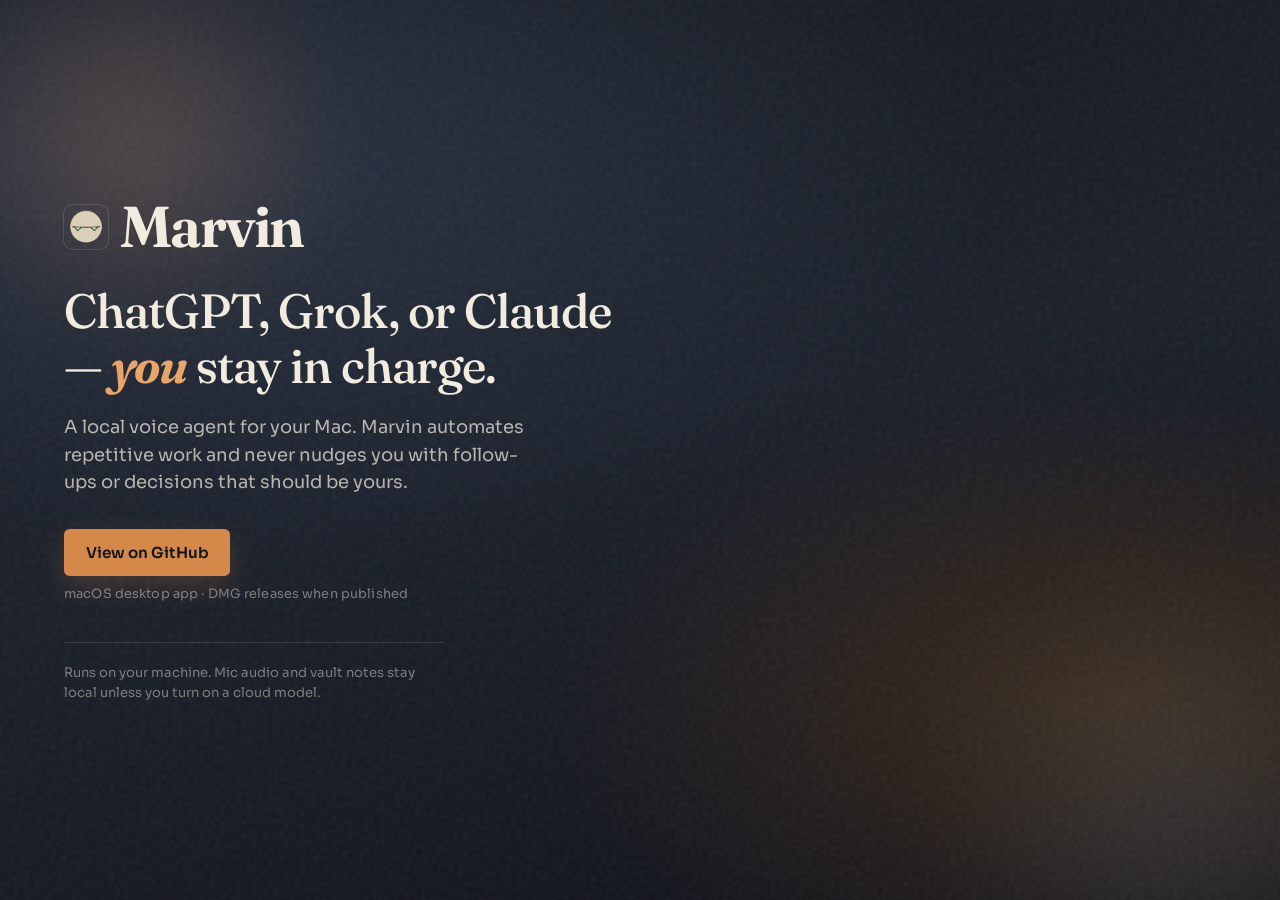
==== docs/index.html @ 88d05035 "Add marvin.sarl landing page for GitHub Pages." ====
<!DOCTYPE html>
<html lang="en">
  <head>
    <meta charset="utf-8" />
    <meta name="viewport" content="width=device-width, initial-scale=1" />
    <title>Marvin — AI capability, you in charge</title>
    <meta
      name="description"
      content="Marvin brings ChatGPT, Grok, or Claude to a local voice agent on your Mac—without follow-ups, without deciding for you. You stay in charge."
    />
    <link rel="icon" type="image/png" href="brand-logo.png" />
    <link rel="preconnect" href="https://fonts.googleapis.com" />
    <link rel="preconnect" href="https://fonts.gstatic.com" crossorigin />
    <link
      href="https://fonts.googleapis.com/css2?family=Fraunces:opsz,wght@9..144,500;9..144,650&family=Sora:wght@400;500;600&display=swap"
      rel="stylesheet"
    />
    <link rel="stylesheet" href="styles.css" />
  </head>
  <body>
    <div class="atmosphere" aria-hidden="true">
      <div class="orb orb-a"></div>
      <div class="orb orb-b"></div>
      <div class="grain"></div>
    </div>

    <main class="hero">
      <p class="brand">
        <img class="brand-mark" src="brand-logo.png" alt="" width="48" height="48" />
        <span class="brand-name">Marvin</span>
      </p>

      <h1 class="headline">
        ChatGPT, Grok, or Claude—
        <em>you</em> stay in charge.
      </h1>

      <p class="lede">
        A local voice agent for your Mac. Marvin automates repetitive work and
        never nudges you with follow-ups or decisions that should be yours.
      </p>

      <div class="cta">
        <a
          class="btn btn-primary"
          href="https://github.com/RizzyRoger/marvin"
          rel="noopener noreferrer"
        >
          View on GitHub
        </a>
        <p class="cta-note">macOS desktop app · DMG releases when published</p>
      </div>

      <p class="privacy">
        Runs on your machine. Mic audio and vault notes stay local unless you
        turn on a cloud model.
      </p>
    </main>
  </body>
</html>
---- docs/styles.css ----
:root {
  --ink: #12151c;
  --ink-soft: #1a1f2a;
  --paper: #f2ebe0;
  --paper-dim: rgba(242, 235, 224, 0.72);
  --paper-faint: rgba(242, 235, 224, 0.45);
  --copper: #d4894a;
  --copper-bright: #e8a56a;
  --line: rgba(242, 235, 224, 0.14);
  --font-display: "Fraunces", "Iowan Old Style", Georgia, serif;
  --font-body: "Sora", "Avenir Next", "Segoe UI", sans-serif;
}

*,
*::before,
*::after {
  box-sizing: border-box;
}

html,
body {
  margin: 0;
  min-height: 100%;
}

body {
  font-family: var(--font-body);
  color: var(--paper);
  background: var(--ink);
  -webkit-font-smoothing: antialiased;
  text-rendering: optimizeLegibility;
}

.atmosphere {
  position: fixed;
  inset: 0;
  z-index: 0;
  overflow: hidden;
  background:
    radial-gradient(120% 80% at 12% 18%, #2a3344 0%, transparent 55%),
    radial-gradient(90% 70% at 88% 78%, #3a2818 0%, transparent 50%),
    linear-gradient(165deg, var(--ink) 0%, var(--ink-soft) 48%, #0e1016 100%);
}

.orb {
  position: absolute;
  border-radius: 50%;
  filter: blur(48px);
  opacity: 0.55;
  animation: drift 18s ease-in-out infinite alternate;
}

.orb-a {
  width: min(52vw, 420px);
  height: min(52vw, 420px);
  top: -8%;
  left: -6%;
  background: radial-gradient(circle, rgba(212, 137, 74, 0.45), transparent 70%);
}

.orb-b {
  width: min(60vw, 520px);
  height: min(60vw, 520px);
  right: -12%;
  bottom: -18%;
  background: radial-gradient(circle, rgba(90, 120, 150, 0.35), transparent 70%);
  animation-delay: -6s;
  animation-duration: 22s;
}

.grain {
  position: absolute;
  inset: 0;
  opacity: 0.07;
  background-image: url("data:image/svg+xml,%3Csvg viewBox='0 0 200 200' xmlns='http://www.w3.org/2000/svg'%3E%3Cfilter id='n'%3E%3CfeTurbulence type='fractalNoise' baseFrequency='0.85' numOctaves='3' stitchTiles='stitch'/%3E%3C/filter%3E%3Crect width='100%25' height='100%25' filter='url(%23n)'/%3E%3C/svg%3E");
  pointer-events: none;
}

.hero {
  position: relative;
  z-index: 1;
  min-height: 100svh;
  display: flex;
  flex-direction: column;
  justify-content: center;
  padding: clamp(1.75rem, 5vw, 4rem);
  max-width: 44rem;
}

.brand {
  display: flex;
  align-items: center;
  gap: 0.75rem;
  margin: 0 0 1.75rem;
  animation: rise 0.9s cubic-bezier(0.22, 1, 0.36, 1) both;
}

.brand-mark {
  width: 2.75rem;
  height: 2.75rem;
  border-radius: 0.55rem;
  object-fit: cover;
  box-shadow: 0 0 0 1px var(--line);
}

.brand-name {
  font-family: var(--font-display);
  font-size: clamp(2.4rem, 7vw, 3.6rem);
  font-weight: 650;
  letter-spacing: -0.03em;
  line-height: 1;
}

.headline {
  margin: 0 0 1.25rem;
  font-family: var(--font-display);
  font-size: clamp(1.85rem, 5.2vw, 3rem);
  font-weight: 500;
  line-height: 1.15;
  letter-spacing: -0.02em;
  max-width: 18ch;
  animation: rise 0.9s cubic-bezier(0.22, 1, 0.36, 1) 0.12s both;
}

.headline em {
  font-style: italic;
  color: var(--copper-bright);
  font-weight: 650;
}

.lede {
  margin: 0 0 2rem;
  font-size: clamp(1rem, 2.2vw, 1.125rem);
  line-height: 1.55;
  color: var(--paper-dim);
  max-width: 36ch;
  font-weight: 400;
  animation: rise 0.9s cubic-bezier(0.22, 1, 0.36, 1) 0.22s both;
}

.cta {
  display: flex;
  flex-direction: column;
  align-items: flex-start;
  gap: 0.65rem;
  margin-bottom: 2.5rem;
  animation: rise 0.9s cubic-bezier(0.22, 1, 0.36, 1) 0.32s both;
}

.btn {
  display: inline-flex;
  align-items: center;
  justify-content: center;
  padding: 0.85rem 1.35rem;
  font-family: var(--font-body);
  font-size: 0.95rem;
  font-weight: 600;
  text-decoration: none;
  border-radius: 0.35rem;
  transition:
    transform 0.2s ease,
    background 0.2s ease,
    box-shadow 0.2s ease;
}

.btn-primary {
  color: var(--ink);
  background: var(--copper);
  box-shadow: 0 10px 28px rgba(212, 137, 74, 0.22);
}

.btn-primary:hover {
  background: var(--copper-bright);
  transform: translateY(-2px);
}

.btn-primary:active {
  transform: translateY(0);
}

.cta-note {
  margin: 0;
  font-size: 0.8rem;
  color: var(--paper-faint);
  letter-spacing: 0.01em;
}

.privacy {
  margin: 0;
  padding-top: 1.25rem;
  border-top: 1px solid var(--line);
  font-size: 0.82rem;
  line-height: 1.5;
  color: var(--paper-faint);
  max-width: 38ch;
  animation: rise 0.9s cubic-bezier(0.22, 1, 0.36, 1) 0.42s both;
}

@keyframes rise {
  from {
    opacity: 0;
    transform: translateY(18px);
  }
  to {
    opacity: 1;
    transform: translateY(0);
  }
}

@keyframes drift {
  from {
    transform: translate3d(0, 0, 0) scale(1);
  }
  to {
    transform: translate3d(24px, -18px, 0) scale(1.06);
  }
}

@media (prefers-reduced-motion: reduce) {
  .orb,
  .brand,
  .headline,
  .lede,
  .cta,
  .privacy {
    animation: none;
  }

  .btn-primary:hover {
    transform: none;
  }
}

@media (max-width: 520px) {
  .hero {
    padding-top: 3rem;
    padding-bottom: 3rem;
  }

  .headline {
    max-width: none;
  }
}
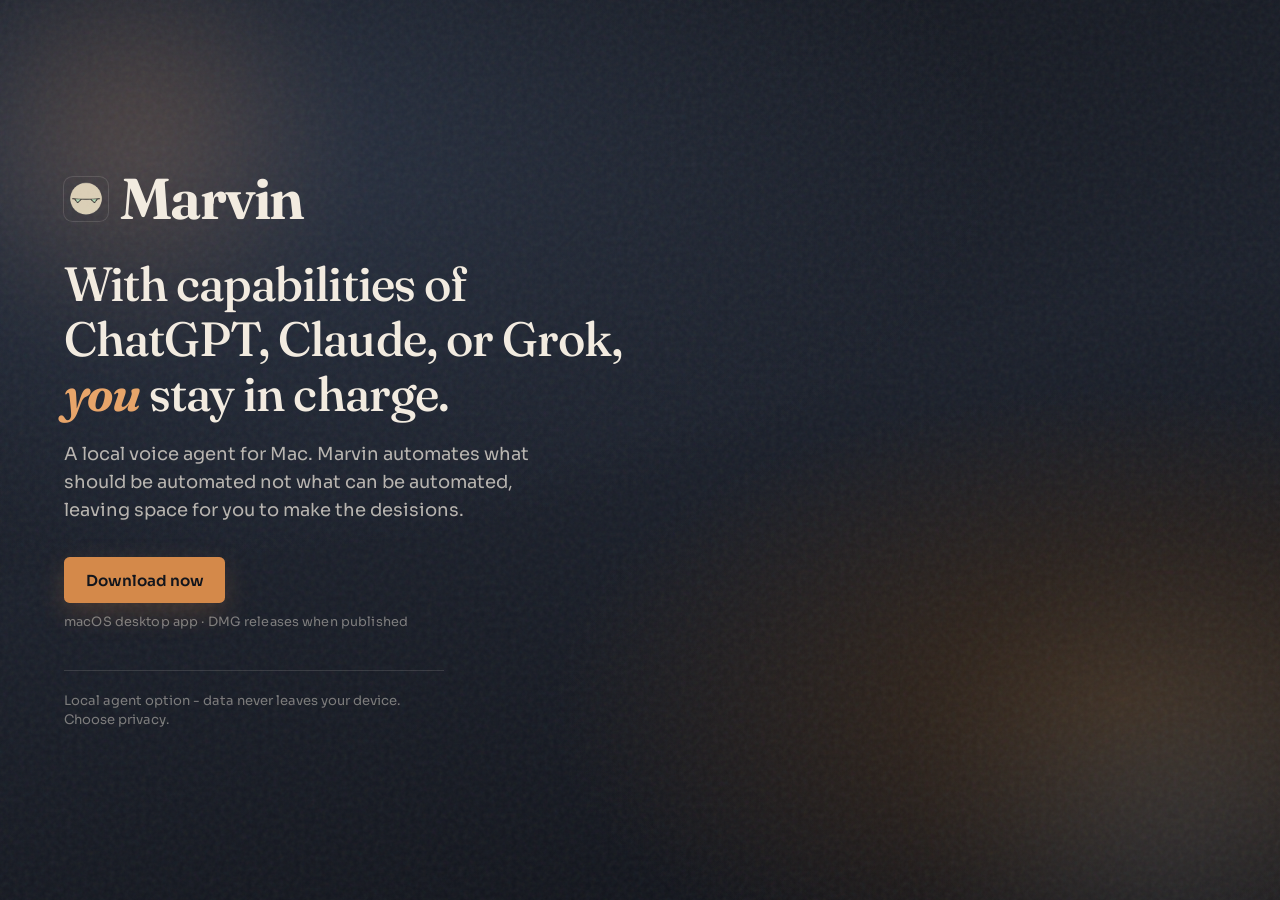
==== commit 80a08a0f: "Update marvin.sarl landing page copy and download CTA. Co-authored-by: Cursor <cursoragent@cursor.co" ====
--- a/docs/index.html
+++ b/docs/index.html
@@ -3,10 +3,10 @@
   <head>
     <meta charset="utf-8" />
     <meta name="viewport" content="width=device-width, initial-scale=1" />
-    <title>Marvin — AI capability, you in charge</title>
+    <title>Marvin, an AI agent that puts you in change</title>
     <meta
       name="description"
-      content="Marvin brings ChatGPT, Grok, or Claude to a local voice agent on your Mac—without follow-ups, without deciding for you. You stay in charge."
+      content="Marvin "
     />
     <link rel="icon" type="image/png" href="brand-logo.png" />
     <link rel="preconnect" href="https://fonts.googleapis.com" />
@@ -31,29 +31,29 @@
       </p>
 
       <h1 class="headline">
-        ChatGPT, Grok, or Claude—
+        With capabilities of ChatGPT, Claude, or Grok,
         <em>you</em> stay in charge.
       </h1>
 
       <p class="lede">
-        A local voice agent for your Mac. Marvin automates repetitive work and
-        never nudges you with follow-ups or decisions that should be yours.
+        A local voice agent for Mac. Marvin automates what should be automated
+        not what can be automated, leaving space for you to make the desisions.
       </p>
 
       <div class="cta">
         <a
           class="btn btn-primary"
-          href="https://github.com/RizzyRoger/marvin"
+          href="https://github.com/RizzyRoger/marvin/archive/refs/heads/main.zip"
           rel="noopener noreferrer"
         >
-          View on GitHub
+          Download now
         </a>
         <p class="cta-note">macOS desktop app · DMG releases when published</p>
       </div>
 
       <p class="privacy">
-        Runs on your machine. Mic audio and vault notes stay local unless you
-        turn on a cloud model.
+        Local agent option - data never leaves
+        your device. Choose privacy.
       </p>
     </main>
   </body>
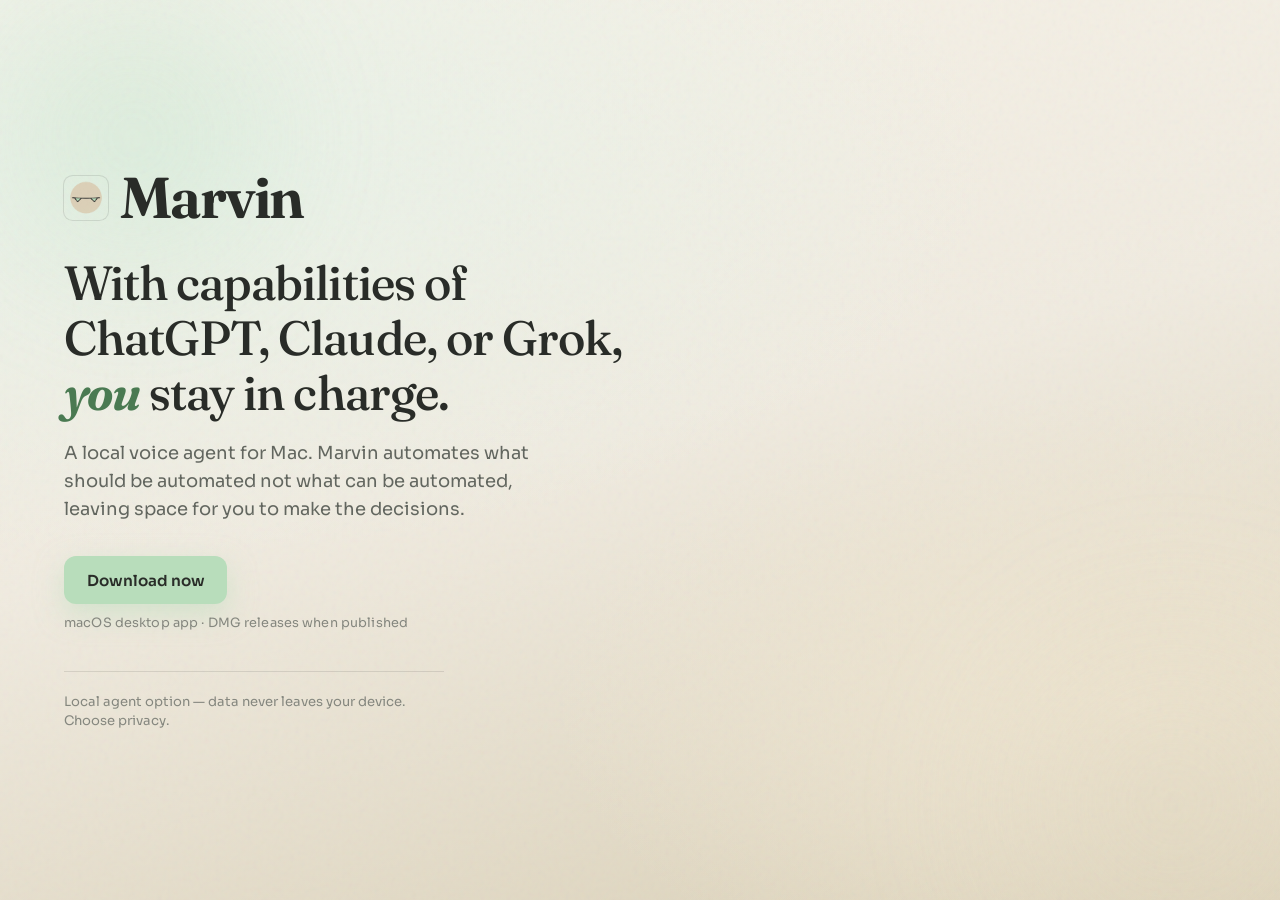
==== commit 98a2c3cf: "Add GoatCounter privacy tracking for marvin.sarl funnel. Co-authored-by: Cursor <cursoragent@cursor." ====
--- a/docs/index.html
+++ b/docs/index.html
@@ -3,10 +3,10 @@
   <head>
     <meta charset="utf-8" />
     <meta name="viewport" content="width=device-width, initial-scale=1" />
-    <title>Marvin, an AI agent that puts you in change</title>
+    <title>Marvin, an AI agent that puts you in charge</title>
     <meta
       name="description"
-      content="Marvin "
+      content="Marvin is a local voice agent for Mac. Automates what should be automated—not what can be."
     />
     <link rel="icon" type="image/png" href="brand-logo.png" />
     <link rel="preconnect" href="https://fonts.googleapis.com" />
@@ -16,6 +16,8 @@
       rel="stylesheet"
     />
     <link rel="stylesheet" href="styles.css" />
+    <script src="config.js" defer></script>
+    <script src="site.js" defer></script>
   </head>
   <body>
     <div class="atmosphere" aria-hidden="true">
@@ -37,23 +39,16 @@
 
       <p class="lede">
         A local voice agent for Mac. Marvin automates what should be automated
-        not what can be automated, leaving space for you to make the desisions.
+        not what can be automated, leaving space for you to make the decisions.
       </p>
 
       <div class="cta">
-        <a
-          class="btn btn-primary"
-          href="https://github.com/RizzyRoger/marvin/archive/refs/heads/main.zip"
-          rel="noopener noreferrer"
-        >
-          Download now
-        </a>
+        <a class="btn btn-primary" href="choose.html">Download now</a>
         <p class="cta-note">macOS desktop app · DMG releases when published</p>
       </div>
 
       <p class="privacy">
-        Local agent option - data never leaves
-        your device. Choose privacy.
+        Local agent option — data never leaves your device. Choose privacy.
       </p>
     </main>
   </body>
--- a/docs/styles.css
+++ b/docs/styles.css
@@ -1,14 +1,19 @@
 :root {
-  --ink: #12151c;
-  --ink-soft: #1a1f2a;
-  --paper: #f2ebe0;
-  --paper-dim: rgba(242, 235, 224, 0.72);
-  --paper-faint: rgba(242, 235, 224, 0.45);
-  --copper: #d4894a;
-  --copper-bright: #e8a56a;
-  --line: rgba(242, 235, 224, 0.14);
+  --bg-main: #f6f2e8;
+  --bg-card: #e8dfca;
+  --bg-deep: #dad0b7;
+  --highlight: #b8ddbb;
+  --highlight-hover: #c9e8cb;
+  --primary-glow: rgba(184, 221, 187, 0.52);
+  --text: #292c28;
+  --text-muted: #62665f;
+  --text-dim: #85877f;
+  --on-primary: #292c28;
+  --border: #b8b09a;
+  --line: rgba(41, 44, 40, 0.12);
   --font-display: "Fraunces", "Iowan Old Style", Georgia, serif;
   --font-body: "Sora", "Avenir Next", "Segoe UI", sans-serif;
+  --radius: 12px;
 }
 
 *,
@@ -25,8 +30,8 @@
 
 body {
   font-family: var(--font-body);
-  color: var(--paper);
-  background: var(--ink);
+  color: var(--text);
+  background: var(--bg-main);
   -webkit-font-smoothing: antialiased;
   text-rendering: optimizeLegibility;
 }
@@ -37,9 +42,9 @@
   z-index: 0;
   overflow: hidden;
   background:
-    radial-gradient(120% 80% at 12% 18%, #2a3344 0%, transparent 55%),
-    radial-gradient(90% 70% at 88% 78%, #3a2818 0%, transparent 50%),
-    linear-gradient(165deg, var(--ink) 0%, var(--ink-soft) 48%, #0e1016 100%);
+    radial-gradient(120% 80% at 12% 18%, #e8f2e8 0%, transparent 55%),
+    radial-gradient(90% 70% at 88% 78%, #efe6d2 0%, transparent 50%),
+    linear-gradient(165deg, var(--bg-main) 0%, #f0ebe0 48%, var(--bg-deep) 100%);
 }
 
 .orb {
@@ -55,7 +60,7 @@
   height: min(52vw, 420px);
   top: -8%;
   left: -6%;
-  background: radial-gradient(circle, rgba(212, 137, 74, 0.45), transparent 70%);
+  background: radial-gradient(circle, rgba(184, 221, 187, 0.55), transparent 70%);
 }
 
 .orb-b {
@@ -63,7 +68,7 @@
   height: min(60vw, 520px);
   right: -12%;
   bottom: -18%;
-  background: radial-gradient(circle, rgba(90, 120, 150, 0.35), transparent 70%);
+  background: radial-gradient(circle, rgba(218, 208, 183, 0.65), transparent 70%);
   animation-delay: -6s;
   animation-duration: 22s;
 }
@@ -71,12 +76,13 @@
 .grain {
   position: absolute;
   inset: 0;
-  opacity: 0.07;
+  opacity: 0.05;
   background-image: url("data:image/svg+xml,%3Csvg viewBox='0 0 200 200' xmlns='http://www.w3.org/2000/svg'%3E%3Cfilter id='n'%3E%3CfeTurbulence type='fractalNoise' baseFrequency='0.85' numOctaves='3' stitchTiles='stitch'/%3E%3C/filter%3E%3Crect width='100%25' height='100%25' filter='url(%23n)'/%3E%3C/svg%3E");
   pointer-events: none;
 }
 
-.hero {
+.hero,
+.page {
   position: relative;
   z-index: 1;
   min-height: 100svh;
@@ -87,12 +93,24 @@
   max-width: 44rem;
 }
 
+.page {
+  max-width: 48rem;
+}
+
 .brand {
   display: flex;
   align-items: center;
   gap: 0.75rem;
   margin: 0 0 1.75rem;
   animation: rise 0.9s cubic-bezier(0.22, 1, 0.36, 1) both;
+}
+
+.brand a {
+  display: flex;
+  align-items: center;
+  gap: 0.75rem;
+  color: inherit;
+  text-decoration: none;
 }
 
 .brand-mark {
@@ -122,9 +140,13 @@
   animation: rise 0.9s cubic-bezier(0.22, 1, 0.36, 1) 0.12s both;
 }
 
+.page .headline {
+  max-width: 22ch;
+}
+
 .headline em {
   font-style: italic;
-  color: var(--copper-bright);
+  color: #4a7a52;
   font-weight: 650;
 }
 
@@ -132,10 +154,14 @@
   margin: 0 0 2rem;
   font-size: clamp(1rem, 2.2vw, 1.125rem);
   line-height: 1.55;
-  color: var(--paper-dim);
+  color: var(--text-muted);
   max-width: 36ch;
   font-weight: 400;
   animation: rise 0.9s cubic-bezier(0.22, 1, 0.36, 1) 0.22s both;
+}
+
+.page .lede {
+  max-width: 42ch;
 }
 
 .cta {
@@ -144,6 +170,16 @@
   align-items: flex-start;
   gap: 0.65rem;
   margin-bottom: 2.5rem;
+  animation: rise 0.9s cubic-bezier(0.22, 1, 0.36, 1) 0.32s both;
+}
+
+.choice-grid {
+  display: grid;
+  grid-template-columns: 1fr 1fr;
+  gap: 1rem;
+  width: 100%;
+  max-width: 36rem;
+  margin-bottom: 1rem;
   animation: rise 0.9s cubic-bezier(0.22, 1, 0.36, 1) 0.32s both;
 }
 
@@ -156,32 +192,71 @@
   font-size: 0.95rem;
   font-weight: 600;
   text-decoration: none;
-  border-radius: 0.35rem;
+  border-radius: var(--radius);
+  border: 1px solid transparent;
   transition:
     transform 0.2s ease,
     background 0.2s ease,
-    box-shadow 0.2s ease;
+    box-shadow 0.2s ease,
+    border-color 0.2s ease;
+  text-align: center;
+}
+
+.choice {
+  min-height: 4.5rem;
+  padding: 1.15rem 1.25rem;
+  flex-direction: column;
+  gap: 0.35rem;
+}
+
+.choice-label {
+  font-size: 1.05rem;
+  font-weight: 600;
+  line-height: 1.2;
+}
+
+.choice-hint {
+  font-size: 0.78rem;
+  font-weight: 500;
+  opacity: 0.75;
 }
 
 .btn-primary {
-  color: var(--ink);
-  background: var(--copper);
-  box-shadow: 0 10px 28px rgba(212, 137, 74, 0.22);
+  color: var(--on-primary);
+  background: var(--highlight);
+  box-shadow: 0 10px 28px var(--primary-glow);
 }
 
 .btn-primary:hover {
-  background: var(--copper-bright);
+  background: var(--highlight-hover);
   transform: translateY(-2px);
 }
 
 .btn-primary:active {
+  transform: translateY(0);
+}
+
+.btn-secondary {
+  color: var(--text);
+  background: var(--bg-card);
+  border-color: color-mix(in srgb, var(--border) 55%, transparent);
+  box-shadow: 0 8px 22px rgba(41, 44, 40, 0.06);
+}
+
+.btn-secondary:hover {
+  background: #efe6d4;
+  border-color: var(--border);
+  transform: translateY(-2px);
+}
+
+.btn-secondary:active {
   transform: translateY(0);
 }
 
 .cta-note {
   margin: 0;
   font-size: 0.8rem;
-  color: var(--paper-faint);
+  color: var(--text-dim);
   letter-spacing: 0.01em;
 }
 
@@ -191,9 +266,26 @@
   border-top: 1px solid var(--line);
   font-size: 0.82rem;
   line-height: 1.5;
-  color: var(--paper-faint);
+  color: var(--text-dim);
   max-width: 38ch;
   animation: rise 0.9s cubic-bezier(0.22, 1, 0.36, 1) 0.42s both;
+}
+
+.back-link {
+  margin: 0 0 1.5rem;
+  font-size: 0.85rem;
+  animation: rise 0.9s cubic-bezier(0.22, 1, 0.36, 1) 0.05s both;
+}
+
+.back-link a {
+  color: var(--text-muted);
+  text-decoration: none;
+  border-bottom: 1px solid transparent;
+}
+
+.back-link a:hover {
+  color: var(--text);
+  border-bottom-color: var(--border);
 }
 
 @keyframes rise {
@@ -222,22 +314,31 @@
   .headline,
   .lede,
   .cta,
-  .privacy {
+  .choice-grid,
+  .privacy,
+  .back-link {
     animation: none;
   }
 
-  .btn-primary:hover {
+  .btn-primary:hover,
+  .btn-secondary:hover {
     transform: none;
   }
 }
 
 @media (max-width: 520px) {
-  .hero {
+  .hero,
+  .page {
     padding-top: 3rem;
     padding-bottom: 3rem;
   }
 
-  .headline {
+  .headline,
+  .page .headline {
     max-width: none;
   }
-}
+
+  .choice-grid {
+    grid-template-columns: 1fr;
+  }
+}
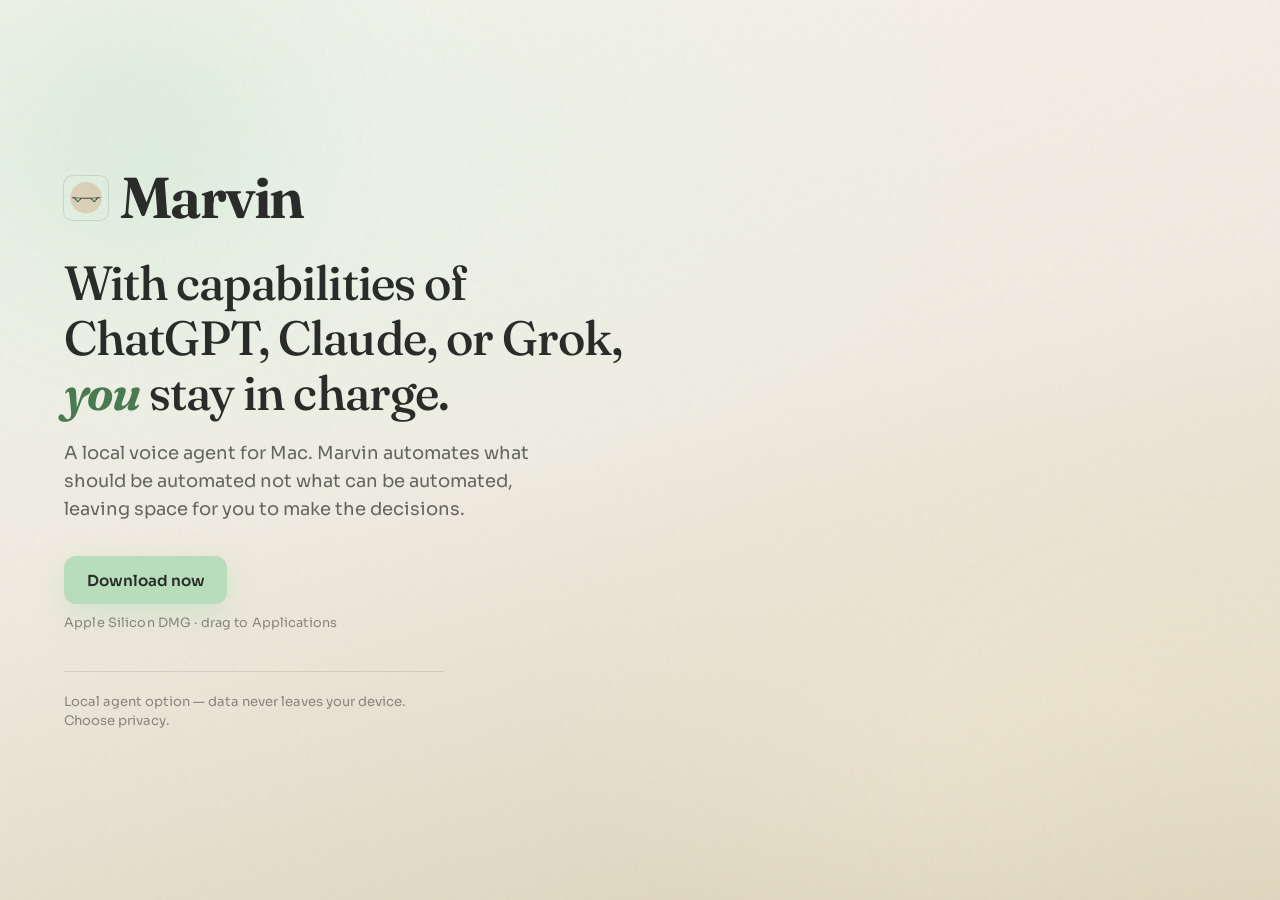
==== commit 0605a97a: "Point marvin.sarl download at the Apple Silicon DMG release. Co-authored-by: Cursor <cursoragent@cur" ====
--- a/docs/index.html
+++ b/docs/index.html
@@ -44,7 +44,7 @@
 
       <div class="cta">
         <a class="btn btn-primary" href="choose.html">Download now</a>
-        <p class="cta-note">macOS desktop app · DMG releases when published</p>
+        <p class="cta-note">Apple Silicon DMG · drag to Applications</p>
       </div>
 
       <p class="privacy">
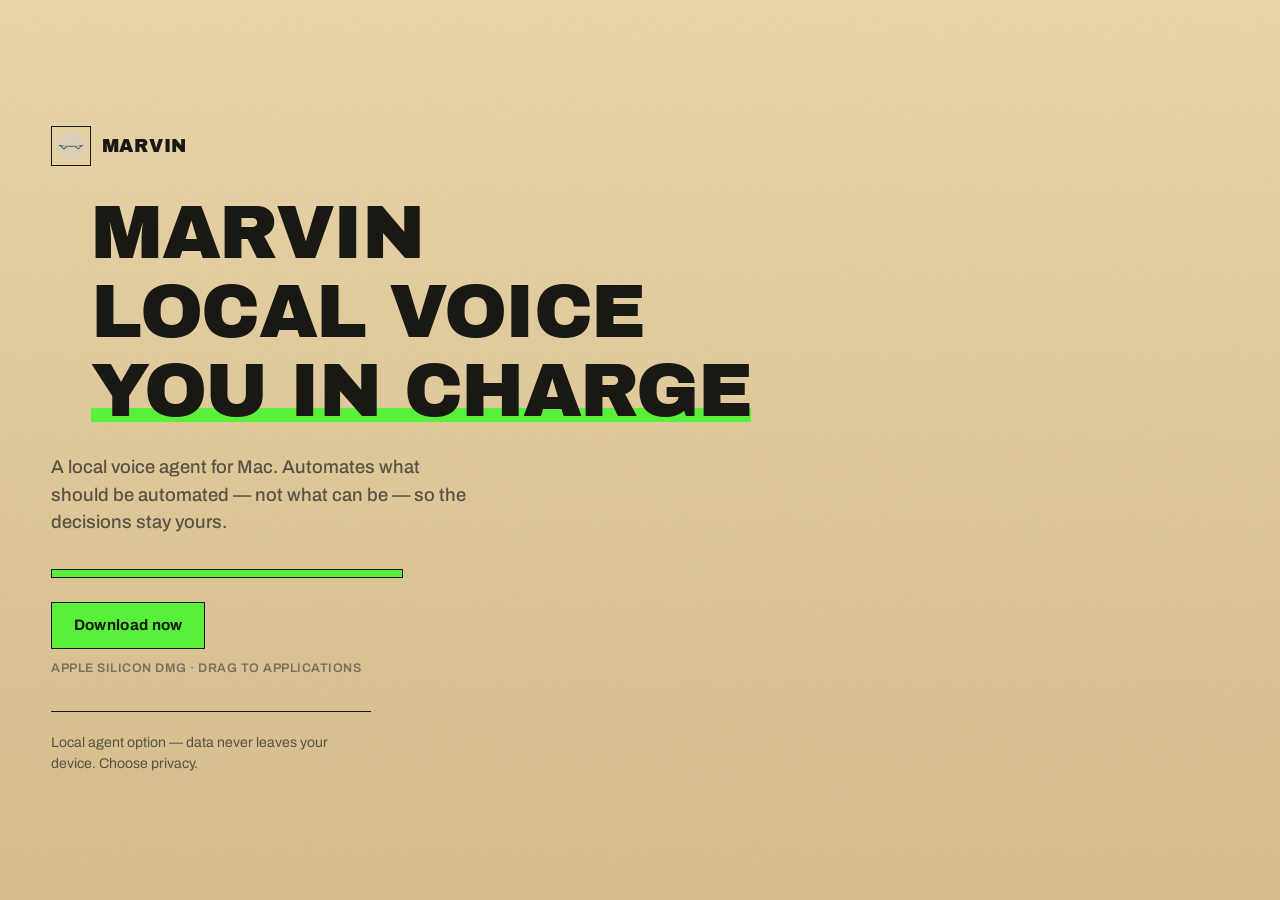
==== commit 20035ee3: "Ship Signal Board UI with Impeccable and retro green/tan palette. Replace the cream/sage marketing a" ====
--- a/docs/index.html
+++ b/docs/index.html
@@ -12,7 +12,7 @@
     <link rel="preconnect" href="https://fonts.googleapis.com" />
     <link rel="preconnect" href="https://fonts.gstatic.com" crossorigin />
     <link
-      href="https://fonts.googleapis.com/css2?family=Fraunces:opsz,wght@9..144,500;9..144,650&family=Sora:wght@400;500;600&display=swap"
+      href="https://fonts.googleapis.com/css2?family=Archivo+Black&family=Archivo:wght@500;600;700&display=swap"
       rel="stylesheet"
     />
     <link rel="stylesheet" href="styles.css" />
@@ -20,11 +20,15 @@
     <script src="site.js" defer></script>
   </head>
   <body>
-    <div class="atmosphere" aria-hidden="true">
-      <div class="orb orb-a"></div>
-      <div class="orb orb-b"></div>
-      <div class="grain"></div>
-    </div>
+    <!--
+      THESIS: Clarity as personality — stacked enamel directives, not a soft AI hero.
+      OWN-WORLD: Paper #e8d4a8, ink #1a1812, signal green #58f03a; Archivo Black + Archivo; square enamel edges; one green bar.
+      STORY: Visitor understands Marvin is a local Mac voice agent they control, then downloads.
+      FIRST VIEWPORT: Stacked MARVIN / LOCAL VOICE / YOU IN CHARGE; lede; green signal bar; Download CTA; privacy rule.
+      FORM: Signal Board (Swiss industrial signage) · seed 77a4b2bd · model-pick · retro green/tan remap.
+      FINISH: unreviewed and undocumented is unfinished; this build ends with the finish review, the verdict, DESIGN.md, and every shipping raster carrying its provenance
+    -->
+    <div class="atmosphere" aria-hidden="true"></div>
 
     <main class="hero">
       <p class="brand">
@@ -32,15 +36,18 @@
         <span class="brand-name">Marvin</span>
       </p>
 
-      <h1 class="headline">
-        With capabilities of ChatGPT, Claude, or Grok,
-        <em>you</em> stay in charge.
-      </h1>
+      <ul class="directives" aria-label="Marvin">
+        <li>Marvin</li>
+        <li>Local voice</li>
+        <li class="signal-line">You in charge</li>
+      </ul>
 
       <p class="lede">
-        A local voice agent for Mac. Marvin automates what should be automated
-        not what can be automated, leaving space for you to make the decisions.
+        A local voice agent for Mac. Automates what should be automated —
+        not what can be — so the decisions stay yours.
       </p>
+
+      <div class="signal-bar" aria-hidden="true"></div>
 
       <div class="cta">
         <a class="btn btn-primary" href="choose.html">Download now</a>
--- a/docs/styles.css
+++ b/docs/styles.css
@@ -1,19 +1,19 @@
 :root {
-  --bg-main: #f6f2e8;
-  --bg-card: #e8dfca;
-  --bg-deep: #dad0b7;
-  --highlight: #b8ddbb;
-  --highlight-hover: #c9e8cb;
-  --primary-glow: rgba(184, 221, 187, 0.52);
-  --text: #292c28;
-  --text-muted: #62665f;
-  --text-dim: #85877f;
-  --on-primary: #292c28;
-  --border: #b8b09a;
-  --line: rgba(41, 44, 40, 0.12);
-  --font-display: "Fraunces", "Iowan Old Style", Georgia, serif;
-  --font-body: "Sora", "Avenir Next", "Segoe UI", sans-serif;
-  --radius: 12px;
+  --ink: #1a1812;
+  --ink-soft: #2e2a22;
+  --paper: #e8d4a8;
+  --paper-deep: #d4bc8a;
+  --signal: #58f03a;
+  --signal-hover: #7aff5c;
+  --signal-ink: #1a1812;
+  --muted: #5a5143;
+  --faint: #7a6f5c;
+  --line: #1a1812;
+  --line-soft: rgba(26, 24, 18, 0.2);
+  --font-display: "Archivo Black", "Arial Black", Impact, sans-serif;
+  --font-body: "Archivo", "Avenir Next", "Segoe UI", sans-serif;
+  --radius: 0;
+  --focus: 2px solid var(--signal);
 }
 
 *,
@@ -22,6 +22,11 @@
   box-sizing: border-box;
 }
 
+::selection {
+  background: var(--signal);
+  color: var(--ink);
+}
+
 html,
 body {
   margin: 0;
@@ -30,55 +35,33 @@
 
 body {
   font-family: var(--font-body);
-  color: var(--text);
-  background: var(--bg-main);
+  color: var(--ink);
+  background: var(--paper);
   -webkit-font-smoothing: antialiased;
   text-rendering: optimizeLegibility;
 }
 
+/* Enamel field: quiet matte, no orbs */
 .atmosphere {
   position: fixed;
   inset: 0;
   z-index: 0;
-  overflow: hidden;
+  pointer-events: none;
   background:
-    radial-gradient(120% 80% at 12% 18%, #e8f2e8 0%, transparent 55%),
-    radial-gradient(90% 70% at 88% 78%, #efe6d2 0%, transparent 50%),
-    linear-gradient(165deg, var(--bg-main) 0%, #f0ebe0 48%, var(--bg-deep) 100%);
-}
-
-.orb {
-  position: absolute;
-  border-radius: 50%;
-  filter: blur(48px);
-  opacity: 0.55;
-  animation: drift 18s ease-in-out infinite alternate;
-}
-
-.orb-a {
-  width: min(52vw, 420px);
-  height: min(52vw, 420px);
-  top: -8%;
-  left: -6%;
-  background: radial-gradient(circle, rgba(184, 221, 187, 0.55), transparent 70%);
-}
-
-.orb-b {
-  width: min(60vw, 520px);
-  height: min(60vw, 520px);
-  right: -12%;
-  bottom: -18%;
-  background: radial-gradient(circle, rgba(218, 208, 183, 0.65), transparent 70%);
-  animation-delay: -6s;
-  animation-duration: 22s;
-}
-
-.grain {
+    linear-gradient(180deg, var(--paper) 0%, var(--paper-deep) 100%);
+}
+
+.atmosphere::after {
+  content: "";
   position: absolute;
   inset: 0;
-  opacity: 0.05;
-  background-image: url("data:image/svg+xml,%3Csvg viewBox='0 0 200 200' xmlns='http://www.w3.org/2000/svg'%3E%3Cfilter id='n'%3E%3CfeTurbulence type='fractalNoise' baseFrequency='0.85' numOctaves='3' stitchTiles='stitch'/%3E%3C/filter%3E%3Crect width='100%25' height='100%25' filter='url(%23n)'/%3E%3C/svg%3E");
-  pointer-events: none;
+  opacity: 0.035;
+  background-image: url("data:image/svg+xml,%3Csvg viewBox='0 0 200 200' xmlns='http://www.w3.org/2000/svg'%3E%3Cfilter id='n'%3E%3CfeTurbulence type='fractalNoise' baseFrequency='0.9' numOctaves='2' stitchTiles='stitch'/%3E%3C/filter%3E%3Crect width='100%25' height='100%25' filter='url(%23n)'/%3E%3C/svg%3E");
+}
+
+.orb,
+.grain {
+  display: none;
 }
 
 .hero,
@@ -89,147 +72,201 @@
   display: flex;
   flex-direction: column;
   justify-content: center;
-  padding: clamp(1.75rem, 5vw, 4rem);
-  max-width: 44rem;
-}
-
-.page {
-  max-width: 48rem;
+  padding: clamp(1.5rem, 4vw, 3.5rem);
+  max-width: 52rem;
 }
 
 .brand {
   display: flex;
   align-items: center;
-  gap: 0.75rem;
-  margin: 0 0 1.75rem;
-  animation: rise 0.9s cubic-bezier(0.22, 1, 0.36, 1) both;
+  gap: 0.65rem;
+  margin: 0 0 2rem;
+  animation: board-in 0.7s cubic-bezier(0.22, 1, 0.36, 1) both;
 }
 
 .brand a {
   display: flex;
   align-items: center;
-  gap: 0.75rem;
+  gap: 0.65rem;
   color: inherit;
   text-decoration: none;
 }
 
 .brand-mark {
-  width: 2.75rem;
-  height: 2.75rem;
-  border-radius: 0.55rem;
+  width: 2.5rem;
+  height: 2.5rem;
+  border-radius: 0;
   object-fit: cover;
-  box-shadow: 0 0 0 1px var(--line);
+  border: 1.5px solid var(--ink);
 }
 
 .brand-name {
   font-family: var(--font-display);
-  font-size: clamp(2.4rem, 7vw, 3.6rem);
-  font-weight: 650;
-  letter-spacing: -0.03em;
+  font-size: 1.15rem;
+  font-weight: 400;
+  letter-spacing: 0.04em;
+  text-transform: uppercase;
   line-height: 1;
 }
 
+/* Stacked directive board — index hero */
+.directives {
+  margin: 0 0 1.75rem;
+  animation: board-in 0.7s cubic-bezier(0.22, 1, 0.36, 1) 0.08s both;
+}
+
+.directives li {
+  list-style: none;
+  margin: 0;
+  padding: 0;
+  font-family: var(--font-display);
+  font-size: clamp(2.35rem, 8vw, 4.75rem);
+  line-height: 0.92;
+  letter-spacing: -0.02em;
+  text-transform: uppercase;
+  color: var(--ink);
+  white-space: nowrap;
+}
+
+.directives li + li {
+  margin-top: 0.12em;
+}
+
+.directives .signal-line {
+  color: var(--ink);
+  position: relative;
+  display: inline-block;
+}
+
+.directives .signal-line::after {
+  content: "";
+  position: absolute;
+  left: 0;
+  right: 0;
+  bottom: 0.06em;
+  height: 0.18em;
+  background: var(--signal);
+  z-index: -1;
+}
+
 .headline {
-  margin: 0 0 1.25rem;
+  margin: 0 0 1rem;
   font-family: var(--font-display);
-  font-size: clamp(1.85rem, 5.2vw, 3rem);
-  font-weight: 500;
-  line-height: 1.15;
+  font-size: clamp(2rem, 6vw, 3.4rem);
+  font-weight: 400;
+  line-height: 1.02;
   letter-spacing: -0.02em;
+  text-transform: uppercase;
+  max-width: 14ch;
+  animation: board-in 0.7s cubic-bezier(0.22, 1, 0.36, 1) 0.08s both;
+}
+
+.page .headline {
   max-width: 18ch;
-  animation: rise 0.9s cubic-bezier(0.22, 1, 0.36, 1) 0.12s both;
-}
-
-.page .headline {
-  max-width: 22ch;
 }
 
 .headline em {
-  font-style: italic;
-  color: #4a7a52;
-  font-weight: 650;
+  font-style: normal;
+  background: var(--signal);
+  box-decoration-break: clone;
+  -webkit-box-decoration-break: clone;
+  padding: 0 0.12em;
 }
 
 .lede {
   margin: 0 0 2rem;
-  font-size: clamp(1rem, 2.2vw, 1.125rem);
-  line-height: 1.55;
-  color: var(--text-muted);
-  max-width: 36ch;
-  font-weight: 400;
-  animation: rise 0.9s cubic-bezier(0.22, 1, 0.36, 1) 0.22s both;
+  font-size: clamp(1.02rem, 2.1vw, 1.15rem);
+  line-height: 1.5;
+  color: var(--muted);
+  max-width: 38ch;
+  font-weight: 500;
+  animation: board-in 0.7s cubic-bezier(0.22, 1, 0.36, 1) 0.16s both;
 }
 
 .page .lede {
-  max-width: 42ch;
+  max-width: 44ch;
+}
+
+.signal-bar {
+  width: min(100%, 22rem);
+  height: 0.55rem;
+  background: var(--signal);
+  border: 1.5px solid var(--ink);
+  margin: 0 0 1.5rem;
+  animation: board-in 0.7s cubic-bezier(0.22, 1, 0.36, 1) 0.22s both;
 }
 
 .cta {
   display: flex;
   flex-direction: column;
   align-items: flex-start;
-  gap: 0.65rem;
-  margin-bottom: 2.5rem;
-  animation: rise 0.9s cubic-bezier(0.22, 1, 0.36, 1) 0.32s both;
+  gap: 0.75rem;
+  margin-bottom: 2.25rem;
+  animation: board-in 0.7s cubic-bezier(0.22, 1, 0.36, 1) 0.28s both;
 }
 
 .choice-grid {
   display: grid;
   grid-template-columns: 1fr 1fr;
-  gap: 1rem;
+  gap: 0.75rem;
   width: 100%;
-  max-width: 36rem;
+  max-width: 34rem;
   margin-bottom: 1rem;
-  animation: rise 0.9s cubic-bezier(0.22, 1, 0.36, 1) 0.32s both;
+  animation: board-in 0.7s cubic-bezier(0.22, 1, 0.36, 1) 0.28s both;
 }
 
 .btn {
   display: inline-flex;
   align-items: center;
   justify-content: center;
-  padding: 0.85rem 1.35rem;
+  padding: 0.9rem 1.35rem;
   font-family: var(--font-body);
   font-size: 0.95rem;
-  font-weight: 600;
+  font-weight: 700;
+  letter-spacing: 0.02em;
   text-decoration: none;
   border-radius: var(--radius);
-  border: 1px solid transparent;
+  border: 1.5px solid var(--ink);
   transition:
-    transform 0.2s ease,
-    background 0.2s ease,
-    box-shadow 0.2s ease,
-    border-color 0.2s ease;
+    background 0.15s ease,
+    color 0.15s ease,
+    transform 0.15s ease;
   text-align: center;
 }
 
+.btn:focus-visible {
+  outline: var(--focus);
+  outline-offset: 3px;
+}
+
 .choice {
-  min-height: 4.5rem;
-  padding: 1.15rem 1.25rem;
+  min-height: 4.75rem;
+  padding: 1.1rem 1.15rem;
   flex-direction: column;
-  gap: 0.35rem;
+  gap: 0.3rem;
+  align-items: flex-start;
 }
 
 .choice-label {
   font-size: 1.05rem;
-  font-weight: 600;
+  font-weight: 700;
   line-height: 1.2;
 }
 
 .choice-hint {
   font-size: 0.78rem;
   font-weight: 500;
-  opacity: 0.75;
+  color: var(--faint);
 }
 
 .btn-primary {
-  color: var(--on-primary);
-  background: var(--highlight);
-  box-shadow: 0 10px 28px var(--primary-glow);
+  color: var(--signal-ink);
+  background: var(--signal);
 }
 
 .btn-primary:hover {
-  background: var(--highlight-hover);
-  transform: translateY(-2px);
+  background: var(--signal-hover);
+  transform: translateY(-1px);
 }
 
 .btn-primary:active {
@@ -237,61 +274,67 @@
 }
 
 .btn-secondary {
-  color: var(--text);
-  background: var(--bg-card);
-  border-color: color-mix(in srgb, var(--border) 55%, transparent);
-  box-shadow: 0 8px 22px rgba(41, 44, 40, 0.06);
+  color: var(--ink);
+  background: var(--paper);
 }
 
 .btn-secondary:hover {
-  background: #efe6d4;
-  border-color: var(--border);
-  transform: translateY(-2px);
+  background: var(--paper-deep);
+  transform: translateY(-1px);
 }
 
 .btn-secondary:active {
   transform: translateY(0);
 }
 
+.btn-secondary .choice-hint {
+  color: var(--muted);
+}
+
 .cta-note {
   margin: 0;
-  font-size: 0.8rem;
-  color: var(--text-dim);
-  letter-spacing: 0.01em;
+  font-size: 0.78rem;
+  color: var(--faint);
+  letter-spacing: 0.04em;
+  text-transform: uppercase;
+  font-weight: 600;
 }
 
 .privacy {
   margin: 0;
   padding-top: 1.25rem;
-  border-top: 1px solid var(--line);
+  border-top: 1.5px solid var(--ink);
+  font-size: 0.88rem;
+  line-height: 1.5;
+  color: var(--muted);
+  max-width: 40ch;
+  animation: board-in 0.7s cubic-bezier(0.22, 1, 0.36, 1) 0.36s both;
+}
+
+.back-link {
+  margin: 0 0 1.75rem;
   font-size: 0.82rem;
-  line-height: 1.5;
-  color: var(--text-dim);
-  max-width: 38ch;
-  animation: rise 0.9s cubic-bezier(0.22, 1, 0.36, 1) 0.42s both;
-}
-
-.back-link {
-  margin: 0 0 1.5rem;
-  font-size: 0.85rem;
-  animation: rise 0.9s cubic-bezier(0.22, 1, 0.36, 1) 0.05s both;
+  font-weight: 700;
+  letter-spacing: 0.06em;
+  text-transform: uppercase;
+  animation: board-in 0.7s cubic-bezier(0.22, 1, 0.36, 1) 0.04s both;
 }
 
 .back-link a {
-  color: var(--text-muted);
+  color: var(--muted);
   text-decoration: none;
-  border-bottom: 1px solid transparent;
+  border-bottom: 1.5px solid transparent;
 }
 
 .back-link a:hover {
-  color: var(--text);
-  border-bottom-color: var(--border);
-}
-
-@keyframes rise {
+  color: var(--ink);
+  border-bottom-color: var(--signal);
+}
+
+@keyframes board-in {
   from {
     opacity: 0;
-    transform: translateY(18px);
+    transform: translateY(10px);
   }
   to {
     opacity: 1;
@@ -299,20 +342,12 @@
   }
 }
 
-@keyframes drift {
-  from {
-    transform: translate3d(0, 0, 0) scale(1);
-  }
-  to {
-    transform: translate3d(24px, -18px, 0) scale(1.06);
-  }
-}
-
 @media (prefers-reduced-motion: reduce) {
-  .orb,
   .brand,
+  .directives,
   .headline,
   .lede,
+  .signal-bar,
   .cta,
   .choice-grid,
   .privacy,
@@ -329,8 +364,8 @@
 @media (max-width: 520px) {
   .hero,
   .page {
-    padding-top: 3rem;
-    padding-bottom: 3rem;
+    padding-top: 2.5rem;
+    padding-bottom: 2.5rem;
   }
 
   .headline,
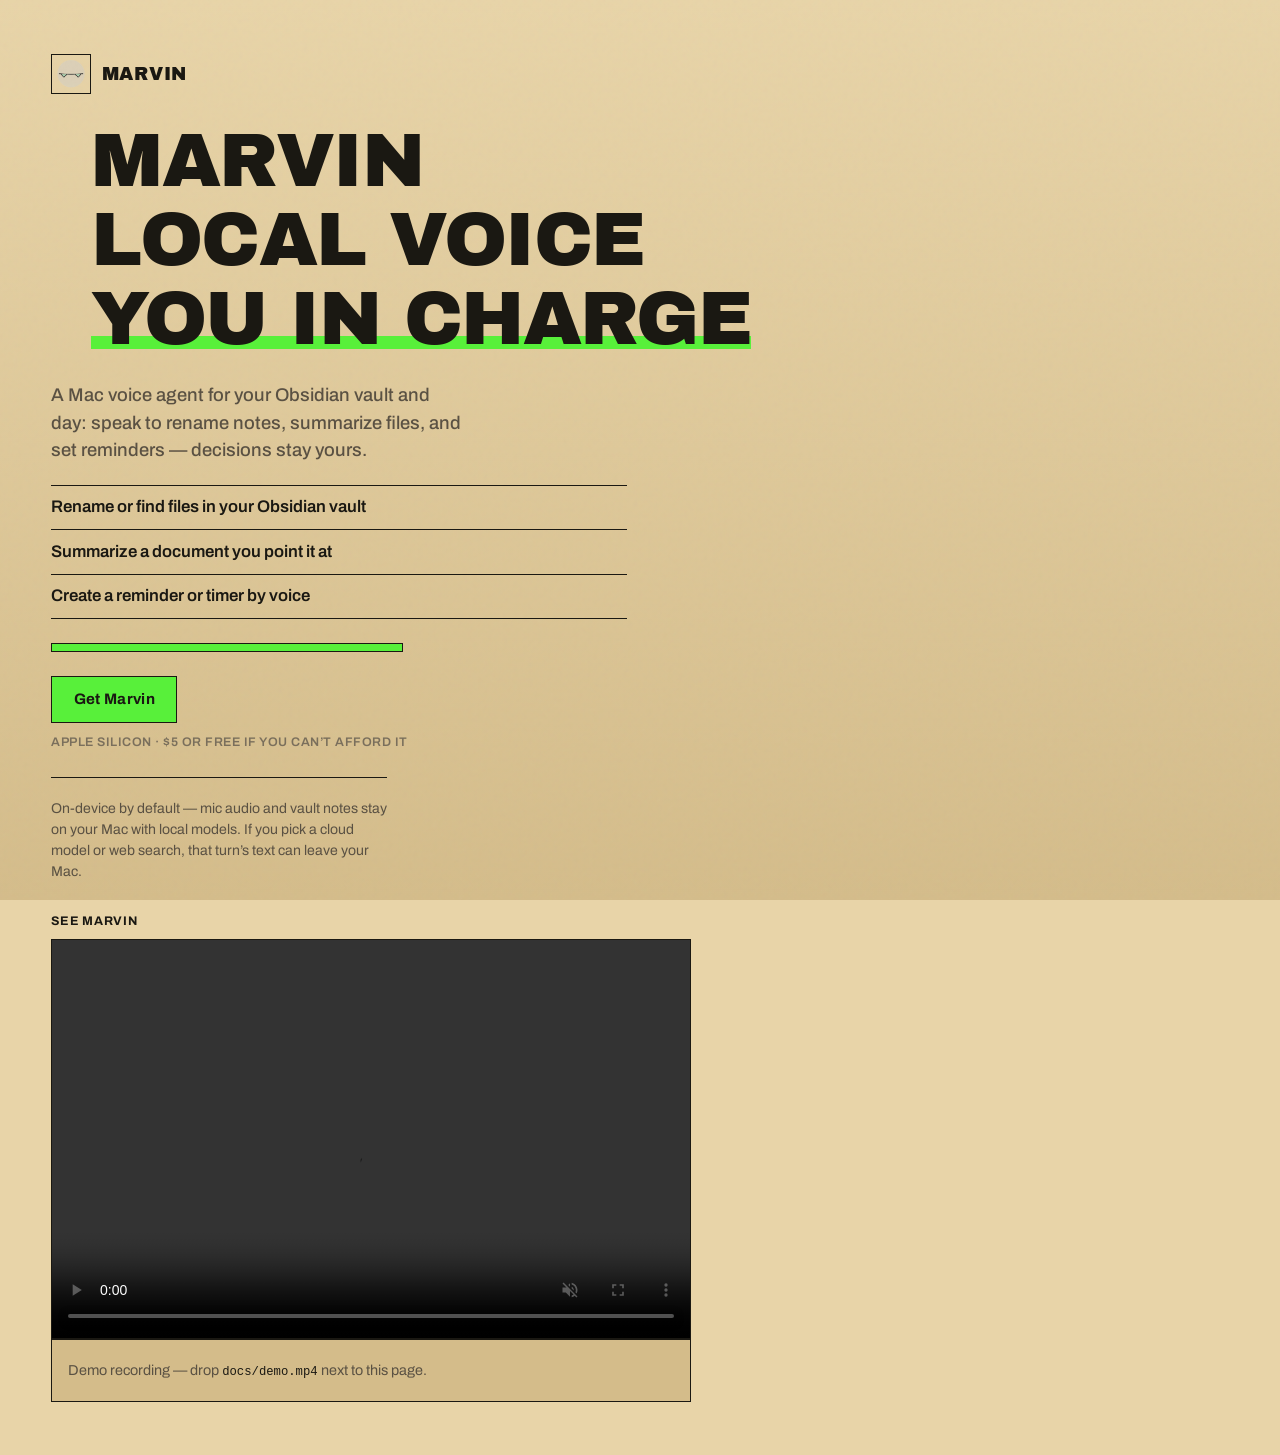
==== commit d81af2bb: "Run local Qwen on Apple Silicon through MLX and land the accumulated product surface. Cloud provider" ====
--- a/docs/index.html
+++ b/docs/index.html
@@ -6,7 +6,7 @@
     <title>Marvin, an AI agent that puts you in charge</title>
     <meta
       name="description"
-      content="Marvin is a local voice agent for Mac. Automates what should be automated—not what can be."
+      content="Marvin is a local Mac voice agent. Rename vault files, summarize documents, create reminders — $5 or free if you can’t afford it."
     />
     <link rel="icon" type="image/png" href="brand-logo.png" />
     <link rel="preconnect" href="https://fonts.googleapis.com" />
@@ -23,8 +23,8 @@
     <!--
       THESIS: Clarity as personality — stacked enamel directives, not a soft AI hero.
       OWN-WORLD: Paper #e8d4a8, ink #1a1812, signal green #58f03a; Archivo Black + Archivo; square enamel edges; one green bar.
-      STORY: Visitor understands Marvin is a local Mac voice agent they control, then downloads.
-      FIRST VIEWPORT: Stacked MARVIN / LOCAL VOICE / YOU IN CHARGE; lede; green signal bar; Download CTA; privacy rule.
+      STORY: Visitor sees what Marvin does, honest pricing, local-vs-cloud privacy, then gets the app.
+      FIRST VIEWPORT: Brand · directives · concrete lede · three examples · Get Marvin CTA · privacy.
       FORM: Signal Board (Swiss industrial signage) · seed 77a4b2bd · model-pick · retro green/tan remap.
       FINISH: unreviewed and undocumented is unfinished; this build ends with the finish review, the verdict, DESIGN.md, and every shipping raster carrying its provenance
     -->
@@ -43,20 +43,46 @@
       </ul>
 
       <p class="lede">
-        A local voice agent for Mac. Automates what should be automated —
-        not what can be — so the decisions stay yours.
+        A Mac voice agent for your Obsidian vault and day: speak to rename notes,
+        summarize files, and set reminders — decisions stay yours.
       </p>
+
+      <ul class="examples" aria-label="What Marvin can do">
+        <li>Rename or find files in your Obsidian vault</li>
+        <li>Summarize a document you point it at</li>
+        <li>Create a reminder or timer by voice</li>
+      </ul>
 
       <div class="signal-bar" aria-hidden="true"></div>
 
       <div class="cta">
-        <a class="btn btn-primary" href="choose.html">Download now</a>
-        <p class="cta-note">Apple Silicon DMG · drag to Applications</p>
+        <a class="btn btn-primary" href="choose.html">Get Marvin</a>
+        <p class="cta-note">Apple Silicon · $5 or free if you can’t afford it</p>
       </div>
 
       <p class="privacy">
-        Local agent option — data never leaves your device. Choose privacy.
+        On-device by default — mic audio and vault notes stay on your Mac with local
+        models. If you pick a cloud model or web search, that turn’s text can leave
+        your Mac.
       </p>
+
+      <div class="demo" id="demo-wrap" hidden>
+        <p class="demo-label">See Marvin</p>
+        <video
+          id="demo-video"
+          class="demo-video"
+          controls
+          playsinline
+          muted
+          loop
+          preload="metadata"
+        >
+          Your browser does not support video.
+        </video>
+        <p class="demo-fallback" id="demo-fallback" hidden>
+          Demo recording — drop <code>docs/demo.mp4</code> next to this page.
+        </p>
+      </div>
     </main>
   </body>
 </html>
--- a/docs/styles.css
+++ b/docs/styles.css
@@ -71,9 +71,18 @@
   min-height: 100svh;
   display: flex;
   flex-direction: column;
-  justify-content: center;
   padding: clamp(1.5rem, 4vw, 3.5rem);
   max-width: 52rem;
+}
+
+.hero {
+  justify-content: flex-start;
+  padding-top: clamp(2rem, 6vh, 4rem);
+  padding-bottom: clamp(2.5rem, 6vh, 4rem);
+}
+
+.page {
+  justify-content: center;
 }
 
 .brand {
@@ -174,7 +183,7 @@
 }
 
 .lede {
-  margin: 0 0 2rem;
+  margin: 0 0 1.25rem;
   font-size: clamp(1.02rem, 2.1vw, 1.15rem);
   line-height: 1.5;
   color: var(--muted);
@@ -185,6 +194,25 @@
 
 .page .lede {
   max-width: 44ch;
+}
+
+.examples {
+  list-style: none;
+  margin: 0 0 1.5rem;
+  padding: 0;
+  max-width: 36rem;
+  border-top: 1.5px solid var(--ink);
+  animation: board-in 0.7s cubic-bezier(0.22, 1, 0.36, 1) 0.2s both;
+}
+
+.examples li {
+  margin: 0;
+  padding: 0.65rem 0;
+  border-bottom: 1.5px solid var(--ink);
+  font-size: clamp(0.95rem, 2vw, 1.05rem);
+  font-weight: 600;
+  line-height: 1.35;
+  color: var(--ink);
 }
 
 .signal-bar {
@@ -201,7 +229,7 @@
   flex-direction: column;
   align-items: flex-start;
   gap: 0.75rem;
-  margin-bottom: 2.25rem;
+  margin-bottom: 1.75rem;
   animation: board-in 0.7s cubic-bezier(0.22, 1, 0.36, 1) 0.28s both;
 }
 
@@ -307,8 +335,57 @@
   font-size: 0.88rem;
   line-height: 1.5;
   color: var(--muted);
-  max-width: 40ch;
+  max-width: 42ch;
   animation: board-in 0.7s cubic-bezier(0.22, 1, 0.36, 1) 0.36s both;
+}
+
+.demo {
+  margin-top: 2rem;
+  max-width: 40rem;
+  animation: board-in 0.7s cubic-bezier(0.22, 1, 0.36, 1) 0.4s both;
+}
+
+.demo[hidden] {
+  display: none;
+}
+
+.demo-label {
+  margin: 0 0 0.65rem;
+  font-size: 0.78rem;
+  font-weight: 700;
+  letter-spacing: 0.06em;
+  text-transform: uppercase;
+  color: var(--ink);
+}
+
+.demo-video {
+  display: block;
+  width: 100%;
+  height: auto;
+  border: 1.5px solid var(--ink);
+  border-radius: 0;
+  background: var(--ink);
+  aspect-ratio: 16 / 10;
+  object-fit: cover;
+}
+
+.demo-fallback {
+  margin: 0;
+  padding: 1.25rem 1rem;
+  border: 1.5px solid var(--ink);
+  font-size: 0.9rem;
+  line-height: 1.45;
+  color: var(--muted);
+  background: var(--paper-deep);
+}
+
+.demo-fallback[hidden] {
+  display: none;
+}
+
+.demo-fallback code {
+  font-size: 0.85em;
+  color: var(--ink);
 }
 
 .back-link {
@@ -347,10 +424,12 @@
   .directives,
   .headline,
   .lede,
+  .examples,
   .signal-bar,
   .cta,
   .choice-grid,
   .privacy,
+  .demo,
   .back-link {
     animation: none;
   }
